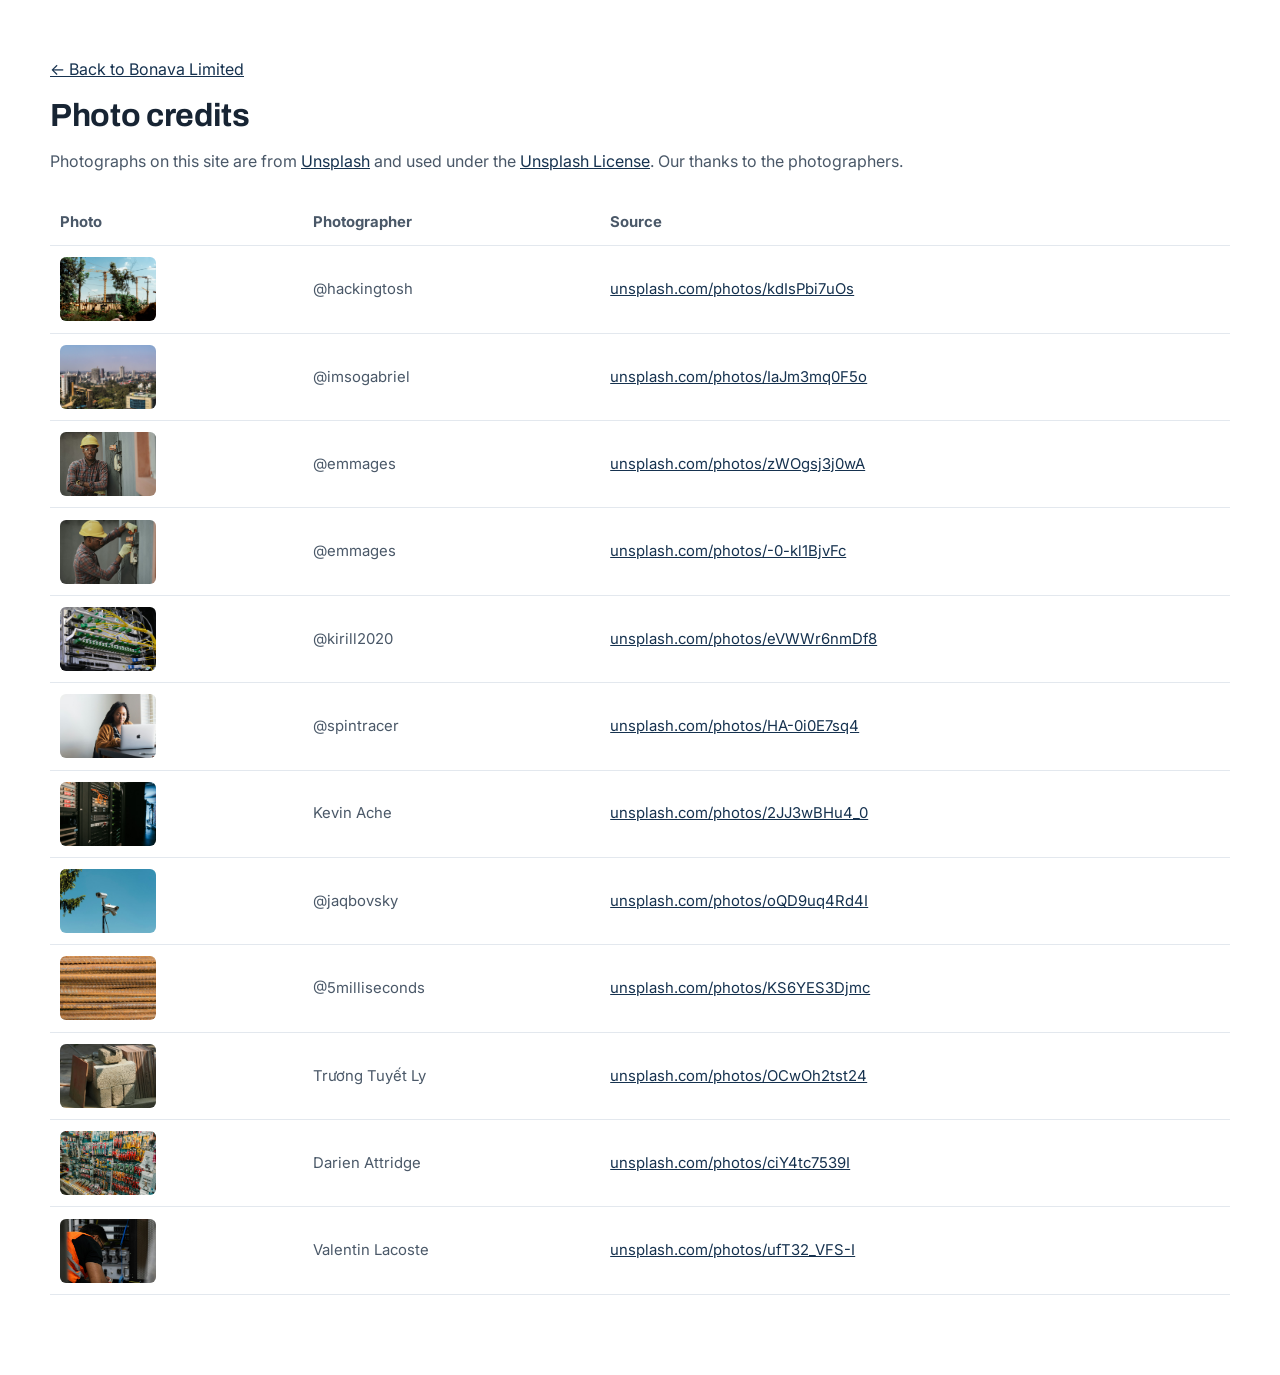
==== credits.html @ 03b3a650 "Initial Bonava Limited website Static single-page site with ICT and construction supply sections, co" ====
<!doctype html>
<html lang="en">
<head>
<meta charset="utf-8">
<meta name="viewport" content="width=device-width, initial-scale=1">
<title>Photo credits | Bonava Limited</title>
<meta name="robots" content="noindex">
<link rel="icon" href="assets/favicon.svg" type="image/svg+xml">
<link href="https://fonts.googleapis.com/css2?family=Archivo:wght@600;700;800&family=Inter:wght@400;500;600&display=swap" rel="stylesheet">
<link rel="stylesheet" href="assets/css/style.css">
</head>
<body>
<main class="wrap credits">
  <p><a href="index.html">← Back to Bonava Limited</a></p>
  <h1>Photo credits</h1>
  <p>Photographs on this site are from <a href="https://unsplash.com" rel="noopener">Unsplash</a> and used under the <a href="https://unsplash.com/license" rel="noopener">Unsplash License</a>. Our thanks to the photographers.</p>
  <table>
    <thead><tr><th>Photo</th><th>Photographer</th><th>Source</th></tr></thead>
    <tbody>
      <tr><td><img src="assets/img/hero-construction-site.jpg" alt=""></td><td>@hackingtosh</td><td><a href="https://unsplash.com/photos/kdIsPbi7uOs" rel="noopener">unsplash.com/photos/kdIsPbi7uOs</a></td></tr>
      <tr><td><img src="assets/img/nairobi-skyline.jpg" alt=""></td><td>@imsogabriel</td><td><a href="https://unsplash.com/photos/IaJm3mq0F5o" rel="noopener">unsplash.com/photos/IaJm3mq0F5o</a></td></tr>
      <tr><td><img src="assets/img/engineer-portrait.jpg" alt=""></td><td>@emmages</td><td><a href="https://unsplash.com/photos/zWOgsj3j0wA" rel="noopener">unsplash.com/photos/zWOgsj3j0wA</a></td></tr>
      <tr><td><img src="assets/img/electrical-works.jpg" alt=""></td><td>@emmages</td><td><a href="https://unsplash.com/photos/-0-kl1BjvFc" rel="noopener">unsplash.com/photos/-0-kl1BjvFc</a></td></tr>
      <tr><td><img src="assets/img/fibre-network.jpg" alt=""></td><td>@kirill2020</td><td><a href="https://unsplash.com/photos/eVWWr6nmDf8" rel="noopener">unsplash.com/photos/eVWWr6nmDf8</a></td></tr>
      <tr><td><img src="assets/img/laptop-user.jpg" alt=""></td><td>@spintracer</td><td><a href="https://unsplash.com/photos/HA-0i0E7sq4" rel="noopener">unsplash.com/photos/HA-0i0E7sq4</a></td></tr>
      <tr><td><img src="assets/img/server-rack.jpg" alt=""></td><td>Kevin Ache</td><td><a href="https://unsplash.com/photos/2JJ3wBHu4_0" rel="noopener">unsplash.com/photos/2JJ3wBHu4_0</a></td></tr>
      <tr><td><img src="assets/img/cctv-cameras.jpg" alt=""></td><td>@jaqbovsky</td><td><a href="https://unsplash.com/photos/oQD9uq4Rd4I" rel="noopener">unsplash.com/photos/oQD9uq4Rd4I</a></td></tr>
      <tr><td><img src="assets/img/steel-rebar.jpg" alt=""></td><td>@5milliseconds</td><td><a href="https://unsplash.com/photos/KS6YES3Djmc" rel="noopener">unsplash.com/photos/KS6YES3Djmc</a></td></tr>
      <tr><td><img src="assets/img/concrete-blocks.jpg" alt=""></td><td>Trương Tuyết Ly</td><td><a href="https://unsplash.com/photos/OCwOh2tst24" rel="noopener">unsplash.com/photos/OCwOh2tst24</a></td></tr>
      <tr><td><img src="assets/img/hardware-tools.jpg" alt=""></td><td>Darien Attridge</td><td><a href="https://unsplash.com/photos/ciY4tc7539I" rel="noopener">unsplash.com/photos/ciY4tc7539I</a></td></tr>
      <tr><td><img src="assets/img/technician.jpg" alt=""></td><td>Valentin Lacoste</td><td><a href="https://unsplash.com/photos/ufT32_VFS-I" rel="noopener">unsplash.com/photos/ufT32_VFS-I</a></td></tr>
    </tbody>
  </table>
</main>
</body>
</html>
---- assets/css/style.css ----
/* Bonava Limited — site styles */
:root{
  --navy:#0e2238; --navy-2:#16324f; --ink:#172433; --body:#4a5868; --muted:#7b8794;
  --amber:#f2a01c; --amber-d:#d98708; --tint:#f4f6f9; --line:#e3e8ee; --white:#fff;
  --radius:14px; --shadow:0 10px 30px rgba(14,34,56,.10);
  --head:"Archivo","Segoe UI",Arial,sans-serif; --text:"Inter","Segoe UI",Arial,sans-serif;
}
*{box-sizing:border-box}
html{scroll-behavior:smooth;scroll-padding-top:84px}
body{margin:0;font-family:var(--text);color:var(--body);background:#fff;line-height:1.65;font-size:16px;-webkit-font-smoothing:antialiased}
img{max-width:100%;display:block}
a{color:inherit}
h1,h2,h3,h4{font-family:var(--head);color:var(--ink);margin:0;line-height:1.15;letter-spacing:-.01em}
h2{font-size:clamp(1.7rem,3.2vw,2.5rem);font-weight:800}
h3{font-size:1.1rem;font-weight:700}
p{margin:0 0 1rem}
.wrap{width:min(1180px,100% - 40px);margin-inline:auto}
.ico{width:18px;height:18px;fill:none;stroke:currentColor;stroke-width:1.8;stroke-linecap:round;stroke-linejoin:round;flex:none;vertical-align:-3px}
.ico--lg{width:30px;height:30px;stroke-width:1.6}

.eyebrow{font-family:var(--head);font-weight:700;font-size:.78rem;letter-spacing:.14em;text-transform:uppercase;color:var(--amber-d);margin:0 0 .9rem;display:flex;align-items:center;gap:.6rem}
.eyebrow::before{content:"";width:28px;height:3px;background:var(--amber);border-radius:2px}
.eyebrow--light{color:#ffd28a}
.eyebrow .num{color:var(--ink)}

.btn{display:inline-flex;align-items:center;justify-content:center;gap:.55rem;font-family:var(--head);font-weight:700;font-size:.95rem;padding:.9rem 1.5rem;border-radius:10px;text-decoration:none;border:2px solid transparent;cursor:pointer;transition:transform .15s,background .15s,border-color .15s}
.btn:hover{transform:translateY(-2px)}
.btn--amber{background:var(--amber);color:#1a1405}
.btn--amber:hover{background:#ffb236}
.btn--ghost{border-color:rgba(255,255,255,.55);color:#fff}
.btn--ghost:hover{background:rgba(255,255,255,.12);border-color:#fff}
.btn--block{width:100%}

/* Top bar */
.topbar{background:var(--navy);color:#c9d4e0;font-size:.84rem}
.topbar__in{display:flex;justify-content:space-between;align-items:center;gap:1rem;min-height:40px}
.topbar a{text-decoration:none;margin-left:1.4rem;white-space:nowrap}
.topbar a:hover{color:#fff}
.topbar .ico{width:15px;height:15px;color:var(--amber);margin-right:.25rem}

/* Header */
.header{position:sticky;top:0;z-index:50;background:rgba(255,255,255,.96);backdrop-filter:blur(8px);border-bottom:1px solid var(--line)}
.header__in{display:flex;align-items:center;justify-content:space-between;min-height:74px;gap:1rem}
.logo{display:flex;align-items:center;gap:.7rem;text-decoration:none}
.logo__mark{width:42px;height:42px}
.logo__text{display:flex;flex-direction:column;line-height:1;font-family:var(--head)}
.logo__text b{font-weight:800;font-size:1.32rem;letter-spacing:.06em;color:var(--navy)}
.logo__text i{font-style:normal;font-weight:600;font-size:.62rem;letter-spacing:.42em;color:var(--amber-d);margin-top:4px}
.logo--light .logo__text b{color:#fff}
.nav{display:flex;align-items:center;gap:1.7rem}
.nav a:not(.btn){text-decoration:none;font-weight:500;font-size:.94rem;color:var(--ink);position:relative;padding:.4rem 0}
.nav a:not(.btn)::after{content:"";position:absolute;left:0;bottom:0;height:2px;width:0;background:var(--amber);transition:width .2s}
.nav a:not(.btn):hover::after{width:100%}
.nav__cta{padding:.65rem 1.15rem}
.nav-toggle{display:none;background:none;border:0;padding:10px;cursor:pointer}
.nav-toggle span{display:block;width:24px;height:2.5px;background:var(--navy);margin:5px 0;border-radius:2px;transition:.2s}

/* Hero */
.hero{position:relative;color:#fff;min-height:min(78vh,720px);display:flex;align-items:center;overflow:hidden;background:var(--navy)}
.hero__bg,.band__bg{position:absolute;inset:0;width:100%;height:100%;object-fit:cover}
.hero__shade{position:absolute;inset:0;background:linear-gradient(95deg,rgba(9,24,41,.94) 0%,rgba(9,24,41,.82) 42%,rgba(9,24,41,.35) 100%)}
.hero__in{position:relative;padding:5.5rem 0 7.5rem}
.hero h1{color:#fff;font-weight:800;font-size:clamp(2.1rem,5.2vw,3.9rem);max-width:17ch;margin-bottom:1.3rem}
.hero h1 em{font-style:normal;color:var(--amber)}
.hero__lead{font-size:clamp(1rem,1.5vw,1.15rem);max-width:56ch;color:#d5dee8;margin-bottom:2rem}
.hero__cta{display:flex;flex-wrap:wrap;gap:.9rem}

/* Strip */
.strip{position:relative;z-index:2;margin-top:-58px}
.strip__grid{display:grid;grid-template-columns:repeat(3,1fr);background:#fff;border-radius:var(--radius);box-shadow:var(--shadow);overflow:hidden}
.strip__item{display:flex;gap:1rem;padding:1.7rem 1.6rem;border-left:1px solid var(--line)}
.strip__item:first-child{border-left:0;border-top:4px solid var(--amber);margin-top:-0px}
.strip__item{border-top:4px solid transparent}
.strip__item .ico{color:var(--amber-d);margin-top:2px}
.strip__item h3{margin-bottom:.25rem}
.strip__item p{margin:0;font-size:.92rem}

/* Sections */
.section{padding:clamp(4rem,8vw,6.5rem) 0}
.section--tint{background:var(--tint)}
.section--navy{background:var(--navy);color:#c3cfdb}
.section--navy h2,.section--navy h3{color:#fff}
.sec-head{display:grid;grid-template-columns:1.1fr 1fr;gap:2.5rem;align-items:end;margin-bottom:2.8rem}
.sec-head__lead{margin:0;font-size:1.02rem}
.sec-head--center{grid-template-columns:1fr;text-align:center;justify-items:center}
.sec-head--center .eyebrow{justify-content:center}

/* About */
.about{display:grid;grid-template-columns:1fr 1.05fr;gap:clamp(2rem,6vw,5rem);align-items:center}
.about__media{position:relative;padding:0 3.2rem 3.2rem 0}
.about__img{border-radius:var(--radius);object-fit:cover;width:100%}
.about__img--a{aspect-ratio:4/4.4}
.about__img--b{position:absolute;right:0;bottom:0;width:48%;aspect-ratio:1;border:6px solid #fff;box-shadow:var(--shadow)}
.about__media::before{content:"";position:absolute;left:-14px;top:-14px;width:90px;height:90px;border-left:5px solid var(--amber);border-top:5px solid var(--amber);border-radius:var(--radius) 0 0 0}
.about__text h2{margin-bottom:1.2rem}
.ticks{list-style:none;padding:0;margin:1.4rem 0}
.ticks li{display:flex;gap:.7rem;align-items:flex-start;margin-bottom:.65rem;color:var(--ink);font-weight:500}
.ticks .ico{color:#fff;background:var(--amber-d);border-radius:50%;padding:3px;width:22px;height:22px;stroke-width:2.6;margin-top:2px}

/* Cards */
.cards{display:grid;grid-template-columns:repeat(4,1fr);gap:1.4rem}
.card{background:#fff;border-radius:var(--radius);overflow:hidden;border:1px solid var(--line);display:flex;flex-direction:column;transition:transform .2s,box-shadow .2s}
.card:hover{transform:translateY(-5px);box-shadow:var(--shadow)}
.card__img{aspect-ratio:4/3;overflow:hidden;position:relative}
.card__img::after{content:"";position:absolute;left:0;bottom:0;width:56px;height:4px;background:var(--amber)}
.card__img img{width:100%;height:100%;object-fit:cover;transition:transform .5s}
.card:hover .card__img img{transform:scale(1.06)}
.card__body{padding:1.4rem 1.35rem 1.5rem}
.card__body h3{margin-bottom:.4rem;font-size:1.13rem}
.card__body p{font-size:.92rem;margin-bottom:.9rem}
.card__body ul{list-style:none;margin:0;padding:.9rem 0 0;border-top:1px solid var(--line);font-size:.9rem;color:var(--ink)}
.card__body li{padding-left:1.1rem;position:relative;margin-bottom:.35rem}
.card__body li::before{content:"";position:absolute;left:0;top:.62em;width:6px;height:6px;background:var(--amber);border-radius:1px}
.note{margin:2.2rem 0 0;padding:1.1rem 1.4rem;background:var(--tint);border-left:4px solid var(--amber);border-radius:0 10px 10px 0;color:var(--ink)}

/* Why */
.why{display:grid;grid-template-columns:1.25fr .9fr;gap:clamp(2rem,5vw,4.5rem);align-items:center}
.why__lead{font-size:1.05rem;max-width:58ch;margin:1rem 0 2.2rem}
.why__grid{display:grid;grid-template-columns:1fr 1fr;gap:1.2rem}
.why__item{background:rgba(255,255,255,.05);border:1px solid rgba(255,255,255,.1);border-radius:var(--radius);padding:1.4rem}
.why__item .ico{color:var(--amber);margin-bottom:.8rem}
.why__item h3{margin-bottom:.35rem}
.why__item p{margin:0;font-size:.92rem}
.why__media img{border-radius:var(--radius);aspect-ratio:4/5;object-fit:cover;width:100%;box-shadow:18px 18px 0 var(--amber)}

/* Steps */
.steps{list-style:none;margin:0;padding:0;display:grid;grid-template-columns:repeat(4,1fr);gap:1.4rem;counter-reset:s}
.steps li{position:relative;background:#fff;border:1px solid var(--line);border-radius:var(--radius);padding:2.4rem 1.4rem 1.5rem;margin-top:22px}
.steps__n{position:absolute;top:-22px;left:1.4rem;width:44px;height:44px;border-radius:10px;background:var(--navy);color:var(--amber);font-family:var(--head);font-weight:800;font-size:1.15rem;display:grid;place-items:center}
.steps h3{margin-bottom:.4rem}
.steps p{margin:0;font-size:.93rem}

/* Sectors + credentials */
.two{display:grid;grid-template-columns:1.15fr 1fr;gap:clamp(2rem,5vw,4rem);align-items:start}
.chips{list-style:none;padding:0;margin:1.6rem 0 0;display:flex;flex-wrap:wrap;gap:.6rem}
.chips li{background:#fff;border:1px solid var(--line);border-radius:999px;padding:.55rem 1.05rem;font-weight:500;color:var(--ink);font-size:.93rem}
.creds{background:#fff;border-radius:var(--radius);padding:1.8rem;border:1px solid var(--line);box-shadow:var(--shadow)}
.creds h3{display:flex;gap:.6rem;align-items:center;margin-bottom:.6rem}
.creds h3 .ico{color:var(--amber-d);width:22px;height:22px}
.creds ul{margin:0 0 1rem;padding-left:1.2rem;color:var(--ink)}
.creds li{margin-bottom:.3rem}

/* Placeholder markers (remove data-ph items or the rule below before going live) */
[data-ph]{outline:2px dashed #e0a100;outline-offset:6px;border-radius:6px;position:relative;background:#fff8e6}
.ph{font-size:.9rem;color:#7a5600;padding:.6rem .8rem;margin:1.2rem 0 0}
.ph::before,.ph-list::before{content:"TO CONFIRM";display:inline-block;font-family:var(--head);font-weight:800;font-size:.66rem;letter-spacing:.1em;background:#e0a100;color:#fff;padding:.12rem .45rem;border-radius:4px;margin-right:.5rem;vertical-align:1px}
.ph-list::before{position:absolute;right:6px;top:4px;margin:0}
.ph--inline{display:block;margin:.3rem 8px 0 0;padding:.3rem .5rem}
.ph-list{padding-top:.3rem;padding-bottom:.3rem}

/* Band */
.band{position:relative;color:#fff;text-align:center;overflow:hidden;background:var(--navy)}
.band__shade{position:absolute;inset:0;background:rgba(9,24,41,.84)}
.band__in{position:relative;padding:5rem 0}
.band h2{color:#fff;margin-bottom:.6rem}
.band p{color:#d5dee8;font-size:1.08rem;margin-bottom:1.8rem}
.band .hero__cta{justify-content:center}

/* Contact */
.contact{display:grid;grid-template-columns:1fr 1.05fr;gap:clamp(2rem,5vw,4.5rem);align-items:start}
.contact__info h2{margin-bottom:.8rem}
.contact__list{list-style:none;padding:0;margin:1.8rem 0 0}
.contact__list li{display:flex;gap:1rem;padding:1rem 0;border-top:1px solid var(--line)}
.contact__list b{display:block;font-family:var(--head);color:var(--ink);font-size:.8rem;letter-spacing:.08em;text-transform:uppercase;margin-bottom:.15rem}
.contact__list a{color:var(--navy-2);font-weight:600;text-decoration:none}
.contact__list a:hover{color:var(--amber-d);text-decoration:underline}
.contact__ico{width:44px;height:44px;border-radius:10px;background:var(--tint);display:grid;place-items:center;color:var(--amber-d);flex:none}
.quote{background:var(--navy);border-radius:var(--radius);padding:clamp(1.5rem,3vw,2.3rem);color:#c3cfdb;box-shadow:var(--shadow)}
.quote h3{color:#fff;font-size:1.4rem;margin-bottom:.4rem}
.quote__hint{font-size:.9rem;margin-bottom:1.3rem}
.quote__row{display:grid;grid-template-columns:1fr 1fr;gap:1rem}
.quote label{display:block;font-size:.82rem;font-weight:600;color:#dbe4ee;margin-bottom:1rem}
.quote input,.quote select,.quote textarea{display:block;width:100%;margin-top:.4rem;padding:.8rem .9rem;border-radius:9px;border:1px solid rgba(255,255,255,.18);background:rgba(255,255,255,.07);color:#fff;font:inherit;font-weight:400;font-size:.95rem}
.quote select option{color:#111}
.quote textarea{resize:vertical}
.quote ::placeholder{color:#8fa0b3}
.quote input:focus,.quote select:focus,.quote textarea:focus{outline:2px solid var(--amber);outline-offset:1px;border-color:transparent}

/* Footer */
.footer{background:#091829;color:#9fb0c2;font-size:.92rem;padding-top:4rem}
.footer__grid{display:grid;grid-template-columns:1.5fr 1fr 1fr 1fr;gap:2.5rem;padding-bottom:3rem}
.footer h4{color:#fff;font-size:.82rem;letter-spacing:.12em;text-transform:uppercase;margin-bottom:1rem}
.footer__grid a,.footer__grid span{display:block;text-decoration:none;margin-bottom:.5rem}
.footer__grid a:hover{color:var(--amber)}
.footer .logo{display:flex;margin-bottom:1rem}
.footer .logo__text{display:flex}
.footer .logo__text b,.footer .logo__text i{margin-bottom:0}
.footer__about{max-width:32ch}
.footer__base{display:flex;justify-content:space-between;gap:1rem;flex-wrap:wrap;border-top:1px solid rgba(255,255,255,.1);padding:1.3rem 0;font-size:.84rem}
.footer__base a:hover{color:var(--amber)}

/* Credits page */
.credits{padding:3.5rem 0 5rem}
.credits h1{font-size:2rem;margin-bottom:.8rem}
.credits table{width:100%;border-collapse:collapse;margin-top:1.5rem;font-size:.93rem}
.credits th,.credits td{text-align:left;padding:.7rem .6rem;border-bottom:1px solid var(--line);vertical-align:middle}
.credits td img{width:96px;height:64px;object-fit:cover;border-radius:6px}
.credits a{color:var(--navy-2)}

/* Responsive */
@media (max-width:1020px){
  .cards,.steps{grid-template-columns:repeat(2,1fr)}
  .nav{gap:1.1rem}
  .nav a:not(.btn){font-size:.88rem}
}
@media (max-width:900px){
  .nav-toggle{display:block}
  .nav{position:absolute;left:0;right:0;top:100%;background:#fff;flex-direction:column;align-items:stretch;gap:0;padding:.5rem 20px 1.2rem;border-bottom:1px solid var(--line);box-shadow:0 20px 30px rgba(14,34,56,.12);display:none}
  .nav.is-open{display:flex}
  .nav a:not(.btn){padding:.9rem 0;border-bottom:1px solid var(--line);font-size:1rem}
  .nav a:not(.btn)::after{display:none}
  .nav__cta{margin-top:1rem}
  .nav-toggle[aria-expanded="true"] span:nth-child(1){transform:translateY(7.5px) rotate(45deg)}
  .nav-toggle[aria-expanded="true"] span:nth-child(2){opacity:0}
  .nav-toggle[aria-expanded="true"] span:nth-child(3){transform:translateY(-7.5px) rotate(-45deg)}
  .sec-head,.about,.why,.two,.contact{grid-template-columns:1fr}
  .sec-head{gap:1rem;align-items:start}
  .strip__grid{grid-template-columns:1fr}
  .strip__item{border-left:0;border-top:1px solid var(--line)}
  .strip__item:first-child{border-top:4px solid var(--amber)}
  .why__media{order:-1}
  .why__media img{aspect-ratio:16/10;box-shadow:10px 10px 0 var(--amber);width:calc(100% - 10px)}
  .about__media{max-width:520px}
  .footer__grid{grid-template-columns:1fr 1fr}
  .hero__shade{background:linear-gradient(180deg,rgba(9,24,41,.86),rgba(9,24,41,.9))}
  .hero__in{padding:4rem 0 6.5rem}
}
@media (max-width:600px){
  .topbar__loc{display:none}
  .topbar__in{justify-content:center}
  .topbar a{margin:0 .6rem}
  .cards,.steps,.why__grid,.quote__row{grid-template-columns:1fr}
  .quote__row{gap:0}
  .hero__cta .btn{width:100%}
  .footer__grid{grid-template-columns:1fr;gap:1.8rem}
  .about__media{padding:0 2rem 2rem 0}
  .logo__text b{font-size:1.15rem}
}
@media (prefers-reduced-motion:reduce){*{transition:none!important;scroll-behavior:auto!important}}
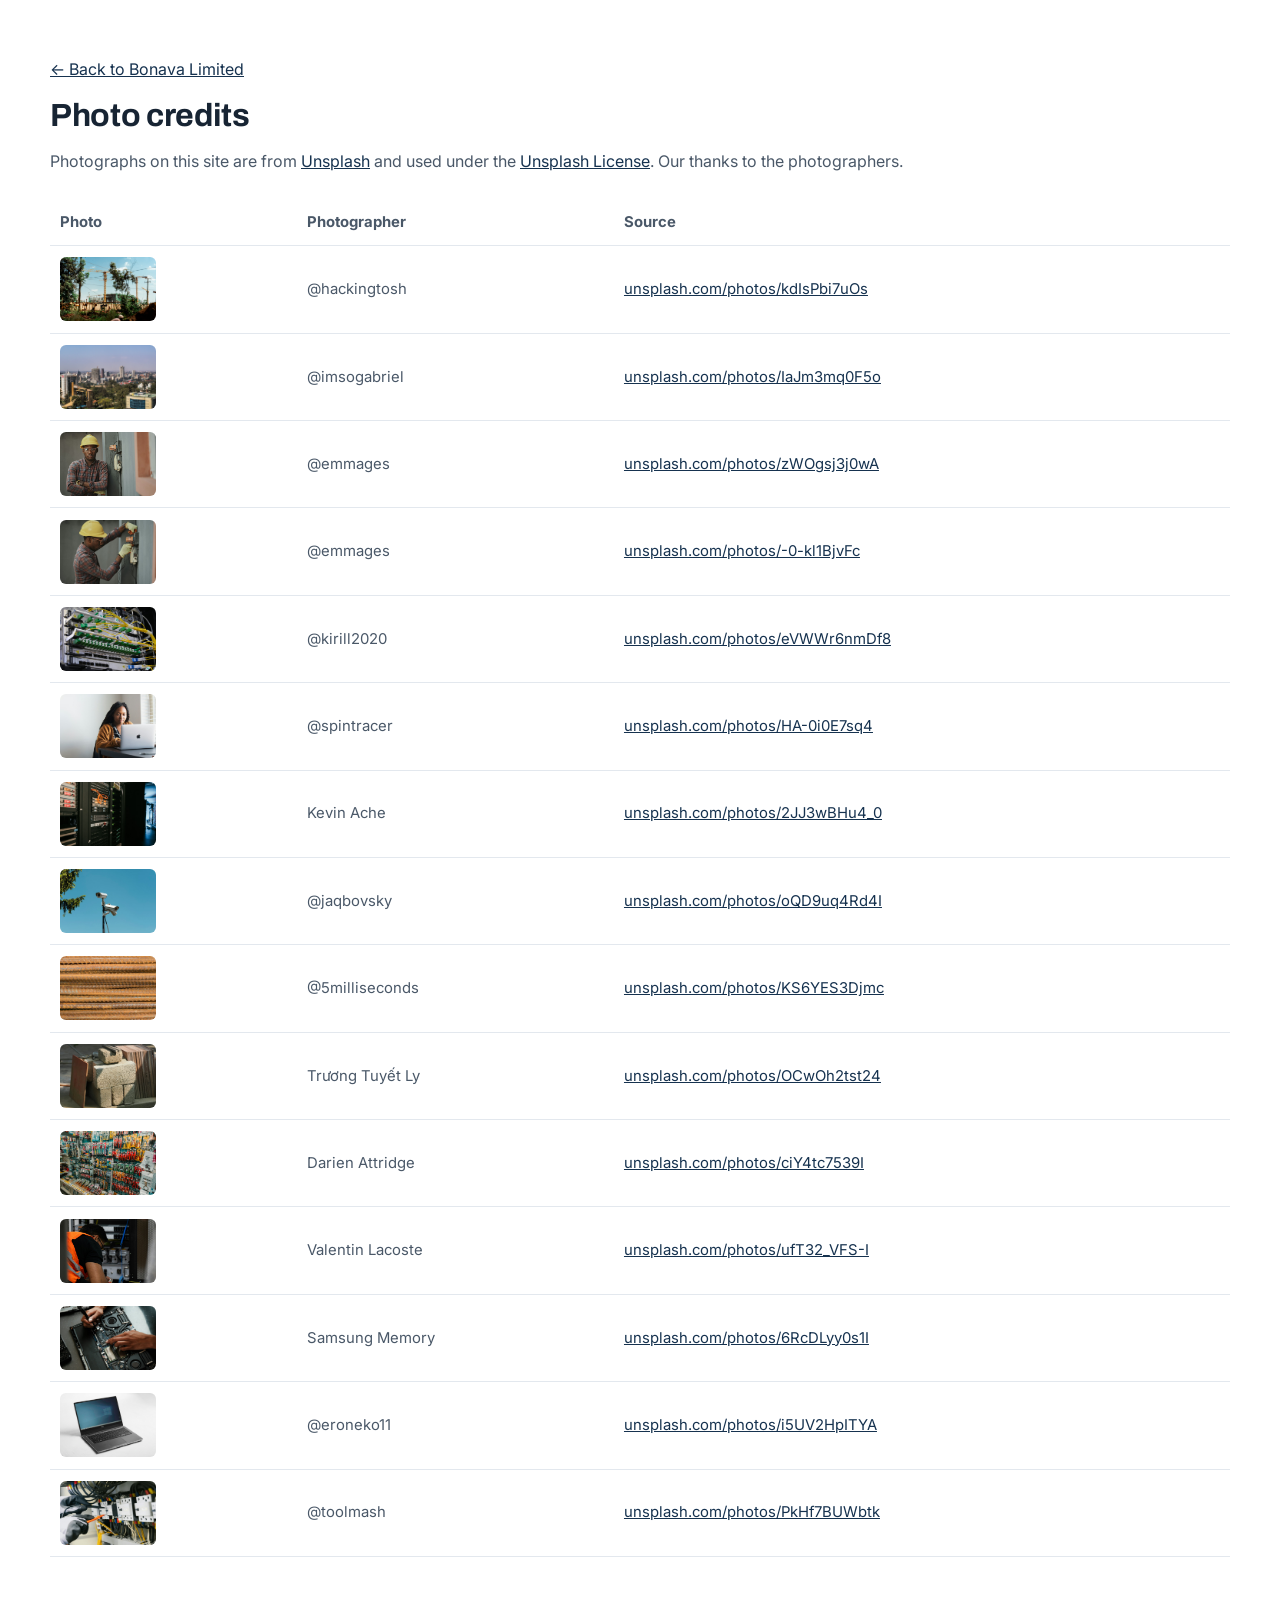
==== commit b24d57ed: "Add Technical Services section: laptop maintenance, laptop procurement, electrical circuits Co-Autho" ====
--- a/credits.html
+++ b/credits.html
@@ -29,6 +29,9 @@
       <tr><td><img src="assets/img/concrete-blocks.jpg" alt=""></td><td>Trương Tuyết Ly</td><td><a href="https://unsplash.com/photos/OCwOh2tst24" rel="noopener">unsplash.com/photos/OCwOh2tst24</a></td></tr>
       <tr><td><img src="assets/img/hardware-tools.jpg" alt=""></td><td>Darien Attridge</td><td><a href="https://unsplash.com/photos/ciY4tc7539I" rel="noopener">unsplash.com/photos/ciY4tc7539I</a></td></tr>
       <tr><td><img src="assets/img/technician.jpg" alt=""></td><td>Valentin Lacoste</td><td><a href="https://unsplash.com/photos/ufT32_VFS-I" rel="noopener">unsplash.com/photos/ufT32_VFS-I</a></td></tr>
+      <tr><td><img src="assets/img/laptop-repair.jpg" alt=""></td><td>Samsung Memory</td><td><a href="https://unsplash.com/photos/6RcDLyy0s1I" rel="noopener">unsplash.com/photos/6RcDLyy0s1I</a></td></tr>
+      <tr><td><img src="assets/img/laptop-supply.jpg" alt=""></td><td>@eroneko11</td><td><a href="https://unsplash.com/photos/i5UV2HpITYA" rel="noopener">unsplash.com/photos/i5UV2HpITYA</a></td></tr>
+      <tr><td><img src="assets/img/electrical-circuits.jpg" alt=""></td><td>@toolmash</td><td><a href="https://unsplash.com/photos/PkHf7BUWbtk" rel="noopener">unsplash.com/photos/PkHf7BUWbtk</a></td></tr>
     </tbody>
   </table>
 </main>
--- a/assets/css/style.css
+++ b/assets/css/style.css
@@ -99,6 +99,8 @@
 
 /* Cards */
 .cards{display:grid;grid-template-columns:repeat(4,1fr);gap:1.4rem}
+.cards.cards--3{grid-template-columns:repeat(3,1fr);gap:1.6rem}
+.cards--3 .card__img{aspect-ratio:16/10}
 .card{background:#fff;border-radius:var(--radius);overflow:hidden;border:1px solid var(--line);display:flex;flex-direction:column;transition:transform .2s,box-shadow .2s}
 .card:hover{transform:translateY(-5px);box-shadow:var(--shadow)}
 .card__img{aspect-ratio:4/3;overflow:hidden;position:relative}
@@ -213,7 +215,7 @@
   .nav-toggle[aria-expanded="true"] span:nth-child(1){transform:translateY(7.5px) rotate(45deg)}
   .nav-toggle[aria-expanded="true"] span:nth-child(2){opacity:0}
   .nav-toggle[aria-expanded="true"] span:nth-child(3){transform:translateY(-7.5px) rotate(-45deg)}
-  .sec-head,.about,.why,.two,.contact{grid-template-columns:1fr}
+  .sec-head,.about,.why,.two,.contact,.cards.cards--3{grid-template-columns:1fr}
   .sec-head{gap:1rem;align-items:start}
   .strip__grid{grid-template-columns:1fr}
   .strip__item{border-left:0;border-top:1px solid var(--line)}
@@ -229,6 +231,7 @@
   .topbar__loc{display:none}
   .topbar__in{justify-content:center}
   .topbar a{margin:0 .6rem}
+  .topbar__mail{display:none}
   .cards,.steps,.why__grid,.quote__row{grid-template-columns:1fr}
   .quote__row{gap:0}
   .hero__cta .btn{width:100%}
